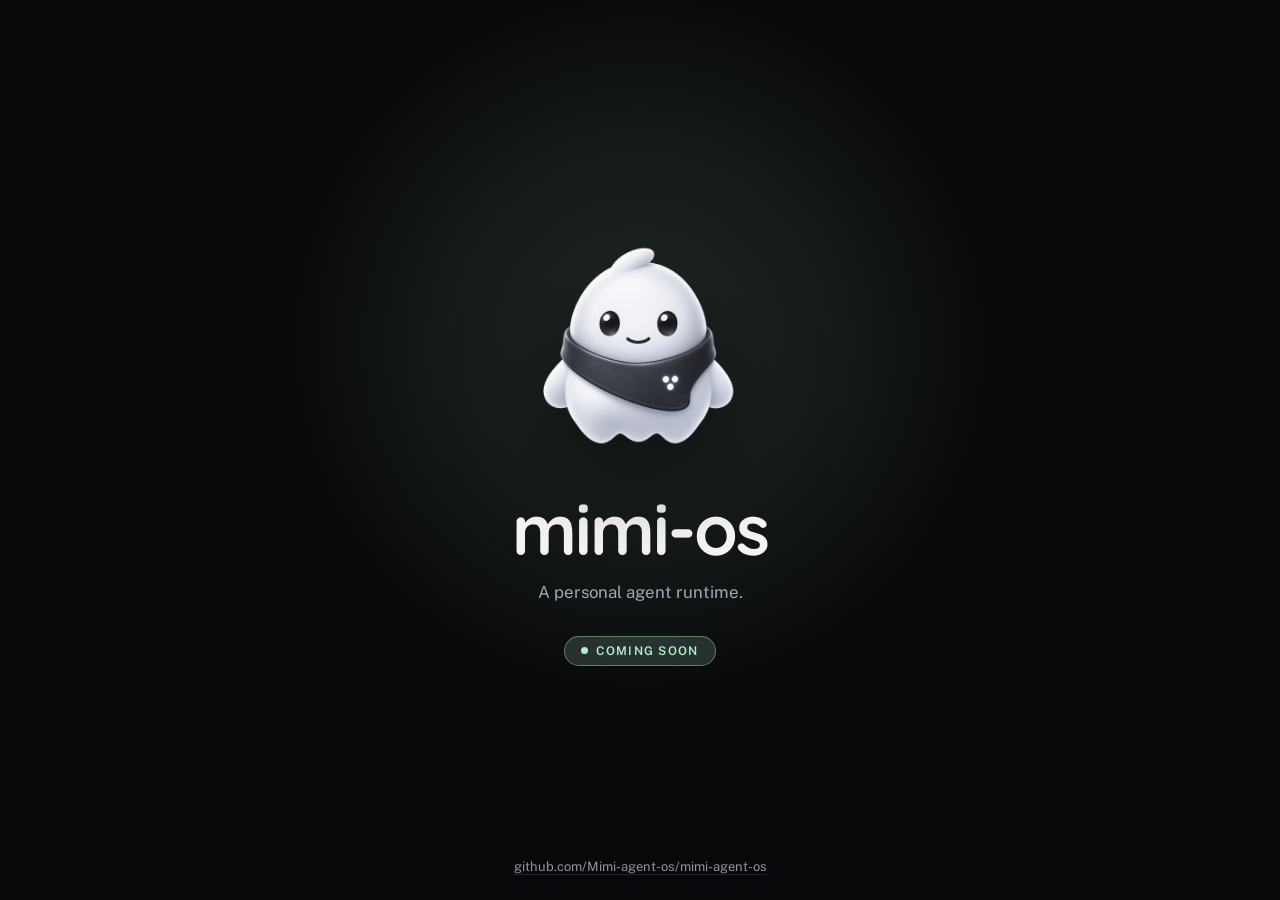
==== index.html @ a7f1de62 "init" ====
<!doctype html>
<html lang="en">
<head>
<meta charset="utf-8">
<meta name="viewport" content="width=device-width, initial-scale=1">
<title>mimi-os — coming soon</title>
<meta name="description" content="mimi-os — a personal agent runtime. Coming soon.">
<meta name="theme-color" content="#08080a">
<link rel="icon" type="image/svg+xml" href="favicon.svg">
<link rel="apple-touch-icon" href="apple-touch-icon.png">
<meta property="og:title" content="mimi-os">
<meta property="og:description" content="A personal agent runtime. Coming soon.">
<meta property="og:image" content="mimi-mascot.png">
<meta property="og:type" content="website">
<link rel="preconnect" href="https://fonts.googleapis.com">
<link rel="preconnect" href="https://fonts.gstatic.com" crossorigin>
<link href="https://fonts.googleapis.com/css2?family=Public+Sans:wght@400;500;600&family=Quicksand:wght@600;700&display=swap" rel="stylesheet">
<style>
:root{
  color-scheme:dark;
  --bg:#08080a; --panel:#101014;
  --ink:#f5f5f8; --ink-2:#a6a6b3; --ink-3:#9292a2;
  --line:#242430;
  --accent:oklch(.9 .075 163);
  --tint-accent:color-mix(in oklab, var(--accent) 16%, transparent);
  --sans:'Public Sans', ui-sans-serif, system-ui, sans-serif;
  --brand:Quicksand, var(--sans);
}
*{box-sizing:border-box}
html,body{height:100%;margin:0}
body{
  background:var(--bg);color:var(--ink);
  font:16px/1.6 var(--sans);-webkit-font-smoothing:antialiased;
  display:grid;place-items:center;padding:32px;
  overflow:hidden;
}
/* soft accent bloom behind the mascot */
body::before{
  content:"";position:fixed;inset:0;pointer-events:none;
  background:radial-gradient(60vmin 60vmin at 50% 38%, var(--tint-accent), transparent 70%);
}
main{position:relative;text-align:center;max-width:36rem;animation:rise .8s cubic-bezier(.22,1,.36,1) both}
.mascot{
  width:min(52vmin,232px);height:auto;display:block;margin:0 auto 28px;
  filter:drop-shadow(0 28px 48px rgba(0,0,0,.6));
  animation:float 6s ease-in-out infinite;
}
h1{
  font:700 clamp(2.6rem,11vmin,4.4rem)/1 var(--brand);
  letter-spacing:-.03em;margin:0;
}
.tagline{margin:14px 0 0;color:var(--ink-2);font-size:clamp(.95rem,3.4vmin,1.05rem)}
.badge{
  display:inline-flex;align-items:center;gap:8px;margin-top:30px;
  padding:8px 16px;border-radius:999px;
  background:var(--tint-accent);color:var(--accent);
  border:1px solid color-mix(in oklab, var(--accent) 40%, transparent);
  font:600 12px/1 var(--sans);letter-spacing:.11em;text-transform:uppercase;
}
.dot{width:7px;height:7px;border-radius:50%;background:var(--accent);animation:pulse 2s ease-in-out infinite}
footer{
  position:fixed;bottom:22px;left:0;right:0;text-align:center;
  font-size:13px;color:var(--ink-3);
}
footer a{color:var(--ink-3);text-decoration:none;border-bottom:1px solid var(--line)}
footer a:hover{color:var(--ink);border-bottom-color:var(--ink-3)}

@keyframes float{50%{transform:translateY(-12px)}}
@keyframes pulse{50%{opacity:.35}}
@keyframes rise{from{opacity:0;transform:translateY(16px)}}
@media (prefers-reduced-motion:reduce){*{animation:none!important}}
</style>
</head>
<body>
<main>
  <img class="mascot" src="mimi-mascot.png" alt="mimi-os mascot" width="512" height="512">
  <h1>mimi-os</h1>
  <p class="tagline">A personal agent runtime.</p>
  <div class="badge"><span class="dot"></span>Coming soon</div>
</main>
<footer><a href="https://github.com/Mimi-agent-os/mimi-agent-os">github.com/Mimi-agent-os/mimi-agent-os</a></footer>
</body>
</html>
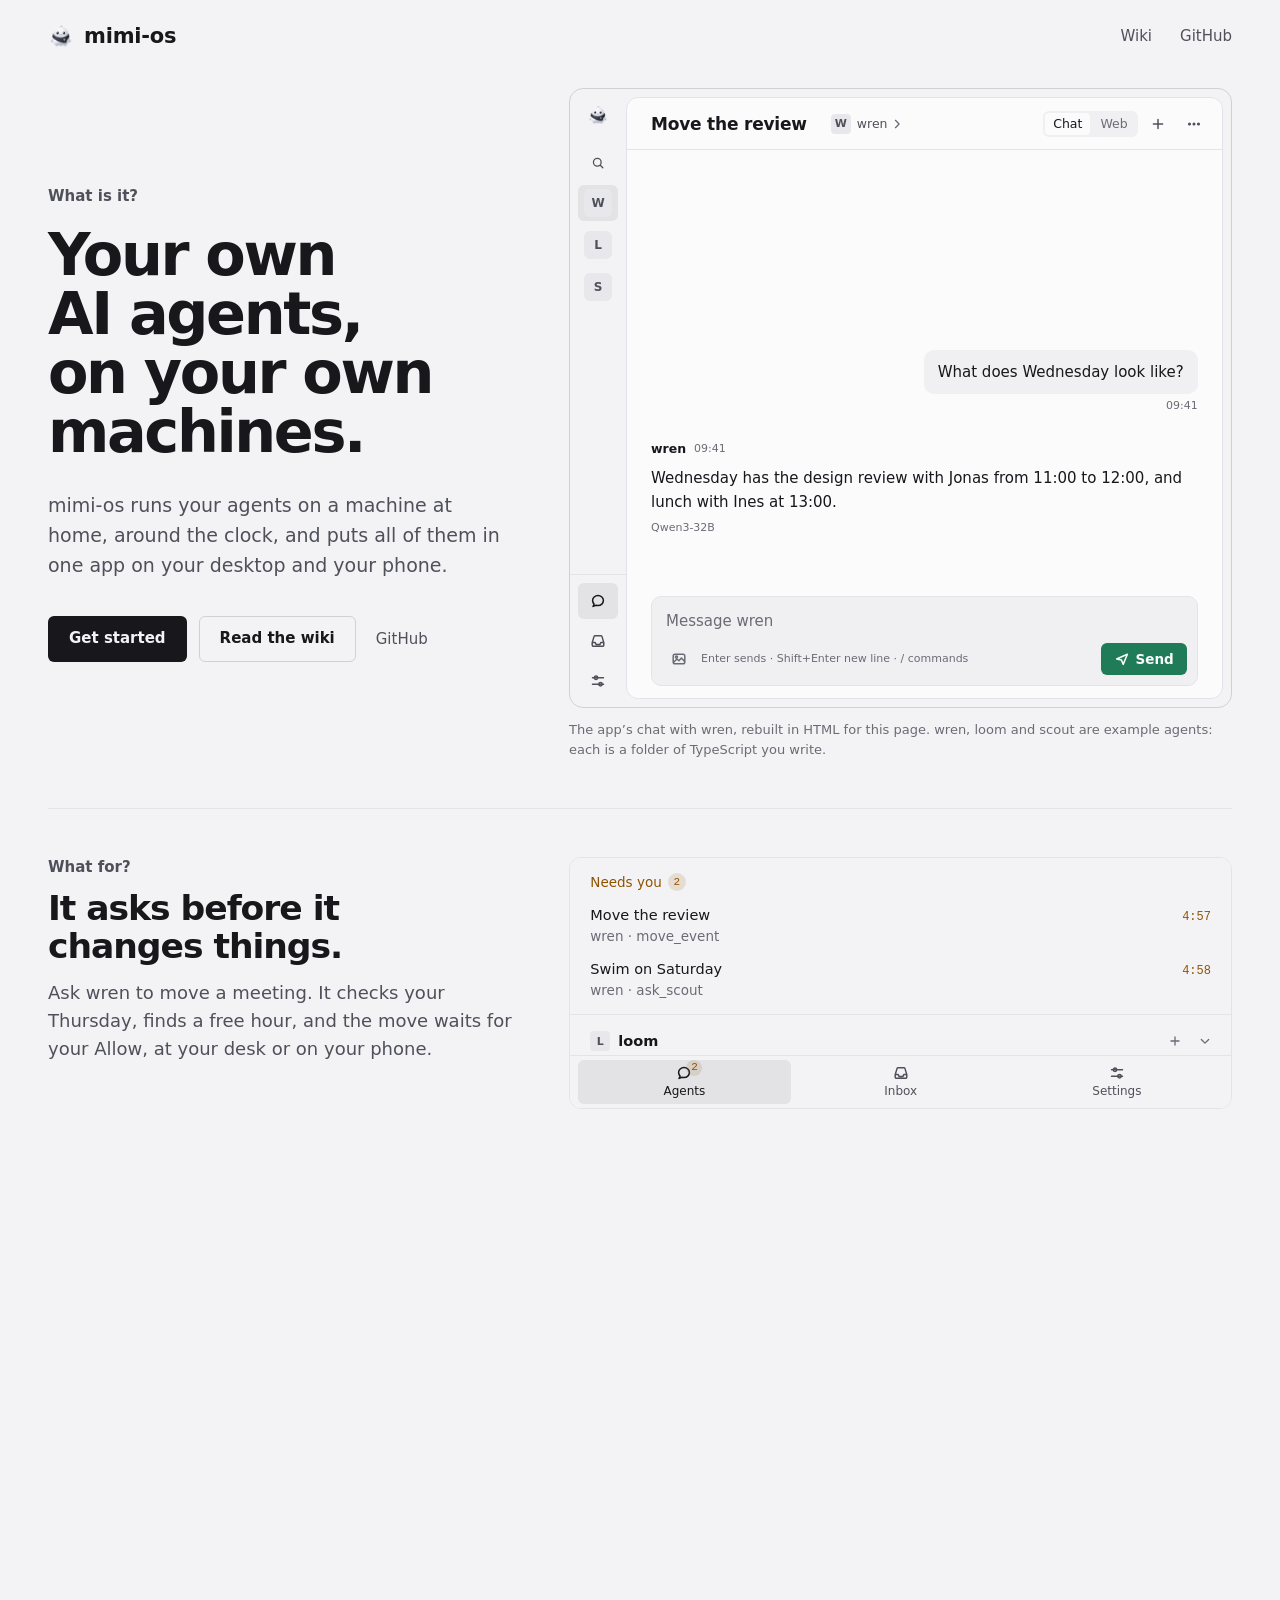
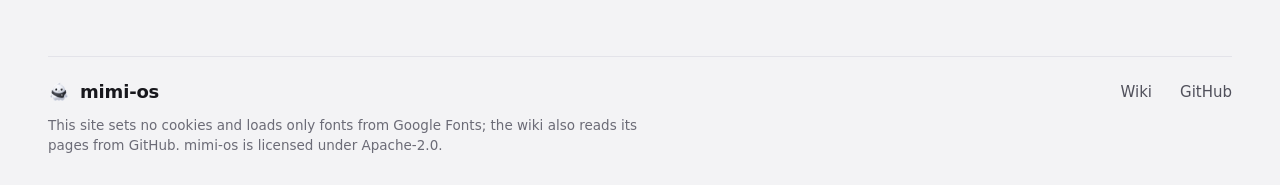
==== commit f16b9495: "init" ====
--- a/index.html
+++ b/index.html
@@ -2,82 +2,437 @@
 <html lang="en">
 <head>
 <meta charset="utf-8">
-<meta name="viewport" content="width=device-width, initial-scale=1">
-<title>mimi-os — coming soon</title>
-<meta name="description" content="mimi-os — a personal agent runtime. Coming soon.">
-<meta name="theme-color" content="#08080a">
+<meta http-equiv="Content-Security-Policy" content="default-src 'none'; script-src 'self'; style-src 'self' https://fonts.googleapis.com; font-src https://fonts.gstatic.com; img-src 'self'; base-uri 'none'; form-action 'none'">
+<meta name="viewport" content="width=device-width, initial-scale=1, viewport-fit=cover">
+<meta name="color-scheme" content="dark light">
+<meta name="theme-color" content="#0c0c0f" media="(prefers-color-scheme: dark)">
+<meta name="theme-color" content="#f3f3f5" media="(prefers-color-scheme: light)">
+<meta name="description" content="mimi-os lets you run your own AI agents on your own machines and talk to them from your desktop (macOS or Windows) and your Android phone. Each agent is a folder of code you own, and every tool it marks as a write waits for your Allow.">
+<title>mimi-os</title>
 <link rel="icon" type="image/svg+xml" href="favicon.svg">
+<link rel="icon" type="image/png" href="favicon.png">
 <link rel="apple-touch-icon" href="apple-touch-icon.png">
-<meta property="og:title" content="mimi-os">
-<meta property="og:description" content="A personal agent runtime. Coming soon.">
-<meta property="og:image" content="mimi-mascot.png">
-<meta property="og:type" content="website">
 <link rel="preconnect" href="https://fonts.googleapis.com">
 <link rel="preconnect" href="https://fonts.gstatic.com" crossorigin>
-<link href="https://fonts.googleapis.com/css2?family=Public+Sans:wght@400;500;600&family=Quicksand:wght@600;700&display=swap" rel="stylesheet">
-<style>
-:root{
-  color-scheme:dark;
-  --bg:#08080a; --panel:#101014;
-  --ink:#f5f5f8; --ink-2:#a6a6b3; --ink-3:#9292a2;
-  --line:#242430;
-  --accent:oklch(.9 .075 163);
-  --tint-accent:color-mix(in oklab, var(--accent) 16%, transparent);
-  --sans:'Public Sans', ui-sans-serif, system-ui, sans-serif;
-  --brand:Quicksand, var(--sans);
-}
-*{box-sizing:border-box}
-html,body{height:100%;margin:0}
-body{
-  background:var(--bg);color:var(--ink);
-  font:16px/1.6 var(--sans);-webkit-font-smoothing:antialiased;
-  display:grid;place-items:center;padding:32px;
-  overflow:hidden;
-}
-/* soft accent bloom behind the mascot */
-body::before{
-  content:"";position:fixed;inset:0;pointer-events:none;
-  background:radial-gradient(60vmin 60vmin at 50% 38%, var(--tint-accent), transparent 70%);
-}
-main{position:relative;text-align:center;max-width:36rem;animation:rise .8s cubic-bezier(.22,1,.36,1) both}
-.mascot{
-  width:min(52vmin,232px);height:auto;display:block;margin:0 auto 28px;
-  filter:drop-shadow(0 28px 48px rgba(0,0,0,.6));
-  animation:float 6s ease-in-out infinite;
-}
-h1{
-  font:700 clamp(2.6rem,11vmin,4.4rem)/1 var(--brand);
-  letter-spacing:-.03em;margin:0;
-}
-.tagline{margin:14px 0 0;color:var(--ink-2);font-size:clamp(.95rem,3.4vmin,1.05rem)}
-.badge{
-  display:inline-flex;align-items:center;gap:8px;margin-top:30px;
-  padding:8px 16px;border-radius:999px;
-  background:var(--tint-accent);color:var(--accent);
-  border:1px solid color-mix(in oklab, var(--accent) 40%, transparent);
-  font:600 12px/1 var(--sans);letter-spacing:.11em;text-transform:uppercase;
-}
-.dot{width:7px;height:7px;border-radius:50%;background:var(--accent);animation:pulse 2s ease-in-out infinite}
-footer{
-  position:fixed;bottom:22px;left:0;right:0;text-align:center;
-  font-size:13px;color:var(--ink-3);
-}
-footer a{color:var(--ink-3);text-decoration:none;border-bottom:1px solid var(--line)}
-footer a:hover{color:var(--ink);border-bottom-color:var(--ink-3)}
-
-@keyframes float{50%{transform:translateY(-12px)}}
-@keyframes pulse{50%{opacity:.35}}
-@keyframes rise{from{opacity:0;transform:translateY(16px)}}
-@media (prefers-reduced-motion:reduce){*{animation:none!important}}
-</style>
+<link rel="stylesheet" href="https://fonts.googleapis.com/css2?family=Public+Sans:wght@400;500;600&family=IBM+Plex+Mono:wght@400;500&display=swap">
+<link rel="stylesheet" href="https://fonts.googleapis.com/css2?family=Quicksand:wght@600&text=mimi-os&display=swap">
+<link rel="stylesheet" href="landing.css">
+<script type="module" src="landing.js"></script>
 </head>
 <body>
-<main>
-  <img class="mascot" src="mimi-mascot.png" alt="mimi-os mascot" width="512" height="512">
-  <h1>mimi-os</h1>
-  <p class="tagline">A personal agent runtime.</p>
-  <div class="badge"><span class="dot"></span>Coming soon</div>
+<a class="skip" href="#main">Skip to content</a>
+
+<header class="top wrap">
+    <a class="brand" href="./"><img src="assets/mimi-mascot.png" width="26" height="26" alt=""><span class="wm">mimi-os</span></a>
+    <nav class="top-links" aria-label="Site">
+        <a href="wiki/">Wiki</a>
+        <a href="https://github.com/Mimi-agent-os">GitHub</a>
+    </nav>
+</header>
+
+<main id="main">
+    <section class="hero wrap" aria-labelledby="hero-title">
+        <div class="hero-copy">
+            <p class="ask">What is it?</p>
+            <h1 id="hero-title"><span>Your own AI agents,</span> <span><span class="nw">on your own</span> machines.</span></h1>
+            <p class="lede">mimi-os runs your agents on a machine at home, around the clock, and puts all of them in one app on your desktop and your phone.</p>
+            <div class="acts">
+                <a class="cta primary" href="wiki/#/launch">Get started</a>
+                <a class="cta" href="wiki/">Read the wiki</a>
+                <a class="quiet" href="https://github.com/Mimi-agent-os">GitHub</a>
+            </div>
+        </div>
+
+        <figure class="hero-demo">
+            <div class="app-demo ui" aria-hidden="true" data-demo>
+                <aside class="ad-side">
+                    <div class="ad-home-head">
+                        <span class="ad-brand">
+                            <img src="assets/mimi-mascot.png" width="22" height="22" alt="">
+                            <span class="wm">mimi-os</span>
+                            <svg class="i" viewBox="0 0 16 16"><path d="m6.2 3.8 4.2 4.2-4.2 4.2"/></svg>
+                        </span>
+                        <span class="ad-icon"><svg class="i sm" viewBox="0 0 16 16"><path d="M13 8H3.2M7.4 3.6 3 8l4.4 4.4"/></svg></span>
+                    </div>
+                    <div class="ad-jump">
+                        <svg class="i sm" viewBox="0 0 16 16"><circle cx="7.2" cy="7.2" r="4.4"/><path d="m10.6 10.6 2.9 2.9"/></svg>
+                        <span>Jump to…</span>
+                        <kbd>⌘K</kbd>
+                    </div>
+                    <div class="ad-agents">
+                        <div class="ad-agent">
+                            <div class="ad-agent-row">
+                                <span class="mark">W</span><span class="ad-agent-name">wren</span>
+                                <span class="ad-icon sm"><svg class="i sm" viewBox="0 0 16 16"><path d="M8 3.4v9.2M3.4 8h9.2"/></svg></span>
+                                <span class="ad-icon sm ad-fold"><svg class="i sm" viewBox="0 0 16 16"><path d="m6.2 3.8 4.2 4.2-4.2 4.2"/></svg></span>
+                            </div>
+                            <ul class="ad-chats">
+                                <li class="on"><span>Move the review</span><time>now</time></li>
+                                <li><span>Week of 5 October</span><time>08:50</time></li>
+                                <li><span>Swim on Saturday</span><time>Thu</time></li>
+                                <li class="ad-more">All 9 chats</li>
+                            </ul>
+                        </div>
+                        <div class="ad-agent">
+                            <div class="ad-agent-row">
+                                <span class="mark">L</span><span class="ad-agent-name">loom</span>
+                                <span class="ad-icon sm"><svg class="i sm" viewBox="0 0 16 16"><path d="M8 3.4v9.2M3.4 8h9.2"/></svg></span>
+                                <span class="ad-icon sm ad-fold"><svg class="i sm" viewBox="0 0 16 16"><path d="m6.2 3.8 4.2 4.2-4.2 4.2"/></svg></span>
+                            </div>
+                            <ul class="ad-chats">
+                                <li><span>Who has the car on Friday</span><time>Wed</time></li>
+                                <li><span>Plumber on Tuesday</span><time>Sun</time></li>
+                            </ul>
+                        </div>
+                        <div class="ad-agent">
+                            <div class="ad-agent-row">
+                                <span class="mark">S</span><span class="ad-agent-name">scout</span>
+                                <span class="ad-icon sm"><svg class="i sm" viewBox="0 0 16 16"><path d="M8 3.4v9.2M3.4 8h9.2"/></svg></span>
+                                <span class="ad-icon sm ad-fold"><svg class="i sm" viewBox="0 0 16 16"><path d="m6.2 3.8 4.2 4.2-4.2 4.2"/></svg></span>
+                            </div>
+                            <ul class="ad-chats">
+                                <li><span>The heat pump article</span><time>Sun</time></li>
+                                <li><span>Reading list for October</span><time>Fri</time></li>
+                            </ul>
+                        </div>
+                    </div>
+                    <div class="ad-bar">
+                        <span class="ad-cell on"><svg class="i" viewBox="0 0 16 16"><path d="M2.6 7.6c0-2.76 2.42-5 5.4-5s5.4 2.24 5.4 5-2.42 5-5.4 5c-.65 0-1.28-.1-1.86-.3L3.1 13.4l1-2.3A4.85 4.85 0 0 1 2.6 7.6z"/></svg>Agents</span>
+                        <span class="ad-cell"><svg class="i" viewBox="0 0 16 16"><path d="M2.2 9.6h3l1 2h3.6l1-2h3M2.2 9.6 4 3.6a1.2 1.2 0 0 1 1.15-.85h5.7A1.2 1.2 0 0 1 12 3.6l1.8 6v2.4a1.2 1.2 0 0 1-1.2 1.2H3.4a1.2 1.2 0 0 1-1.2-1.2z"/></svg>Inbox</span>
+                        <span class="ad-cell"><svg class="i" viewBox="0 0 16 16"><path d="M2.5 4.8h11M2.5 11.2h11"/><circle cx="6" cy="4.8" r="1.7"/><circle cx="10.5" cy="11.2" r="1.7"/></svg>Settings</span>
+                    </div>
+                </aside>
+
+                <aside class="ad-rail">
+                    <span class="ad-rail-head"><img src="assets/mimi-mascot.png" width="22" height="22" alt=""></span>
+                    <span class="ad-icon"><svg class="i sm" viewBox="0 0 16 16"><circle cx="7.2" cy="7.2" r="4.4"/><path d="m10.6 10.6 2.9 2.9"/></svg></span>
+                    <span class="ad-rail-agent on"><span class="mark">W</span></span>
+                    <span class="ad-rail-agent"><span class="mark">L</span></span>
+                    <span class="ad-rail-agent"><span class="mark">S</span></span>
+                    <span class="ad-rail-bar">
+                        <span class="ad-rail-cell on"><svg class="i" viewBox="0 0 16 16"><path d="M2.6 7.6c0-2.76 2.42-5 5.4-5s5.4 2.24 5.4 5-2.42 5-5.4 5c-.65 0-1.28-.1-1.86-.3L3.1 13.4l1-2.3A4.85 4.85 0 0 1 2.6 7.6z"/></svg></span>
+                        <span class="ad-rail-cell"><svg class="i" viewBox="0 0 16 16"><path d="M2.2 9.6h3l1 2h3.6l1-2h3M2.2 9.6 4 3.6a1.2 1.2 0 0 1 1.15-.85h5.7A1.2 1.2 0 0 1 12 3.6l1.8 6v2.4a1.2 1.2 0 0 1-1.2 1.2H3.4a1.2 1.2 0 0 1-1.2-1.2z"/></svg></span>
+                        <span class="ad-rail-cell"><svg class="i" viewBox="0 0 16 16"><path d="M2.5 4.8h11M2.5 11.2h11"/><circle cx="6" cy="4.8" r="1.7"/><circle cx="10.5" cy="11.2" r="1.7"/></svg></span>
+                    </span>
+                </aside>
+
+                <div class="ad-work">
+                    <div class="ad-head">
+                        <span class="ad-icon ad-back"><svg class="i" viewBox="0 0 16 16"><path d="M13 8H3.2M7.4 3.6 3 8l4.4 4.4"/></svg></span>
+                        <div class="ad-head-main">
+                            <span class="ad-title">Move the review</span>
+                            <span class="ad-chip"><span class="mark">W</span>wren<svg class="i sm" viewBox="0 0 16 16"><path d="m6.2 3.8 4.2 4.2-4.2 4.2"/></svg></span>
+                        </div>
+                        <div class="ad-acts">
+                            <span class="ad-seg"><span class="on">Chat</span><span>Web</span></span>
+                            <span class="ad-icon"><svg class="i" viewBox="0 0 16 16"><path d="M8 3.4v9.2M3.4 8h9.2"/></svg></span>
+                            <span class="ad-icon"><svg class="i" viewBox="0 0 16 16"><circle cx="3.5" cy="8" r=".8"/><circle cx="8" cy="8" r=".8"/><circle cx="12.5" cy="8" r=".8"/></svg></span>
+                        </div>
+                    </div>
+
+                    <div class="ad-thread">
+                        <div class="ad-thread-in" data-thread>
+                            <article class="msg human">
+                                <div class="msg-body">What does Wednesday look like?</div>
+                                <footer class="msg-foot"><span class="msg-time">09:41</span></footer>
+                            </article>
+                            <div class="turn">
+                                <article class="msg">
+                                    <header class="msg-who"><span>wren</span><span class="msg-time">09:41</span></header>
+                                    <div class="msg-body">Wednesday has the design review with Jonas from 11:00 to 12:00, and lunch with Ines at 13:00.</div>
+                                </article>
+                                <div class="genmeta">Qwen3-32B</div>
+                            </div>
+
+                            <article class="msg human" data-step="ask">
+                                <div class="msg-body">Jonas can’t do Wednesday. Move the review to Thursday afternoon.</div>
+                                <footer class="msg-foot"><span class="msg-time">09:44</span></footer>
+                            </article>
+
+                            <div class="turn">
+                                <div class="call" data-step="call">
+                                    <span class="call-name">list_events</span>
+                                    <span class="call-args">from: 2026-10-07T00:00, to: 2026-10-08T00:00</span>
+                                    <span class="call-dot"></span>
+                                    <svg class="i sm" viewBox="0 0 16 16"><path d="m6.2 3.8 4.2 4.2-4.2 4.2"/></svg>
+                                </div>
+                                <div class="call" data-step="call">
+                                    <span class="call-name">list_events</span>
+                                    <span class="call-args">from: 2026-10-08T12:00, to: 2026-10-08T19:00</span>
+                                    <span class="call-dot"></span>
+                                    <svg class="i sm" viewBox="0 0 16 16"><path d="m6.2 3.8 4.2 4.2-4.2 4.2"/></svg>
+                                </div>
+                                <div class="typing" data-step="typing" hidden><i></i><i></i><i></i><span>wren is responding</span></div>
+                                <article class="msg" data-step="say">
+                                    <header class="msg-who"><span>wren</span><span class="msg-time">09:44</span></header>
+                                    <div class="msg-body" data-stream>You’re free on Thursday from 15:00 to 17:00. Moving the review to 15:00.</div>
+                                </article>
+
+                                <div class="gate" data-step="gate" hidden>
+                                    <div class="gh"><b>Awaiting approval</b><span class="mono">move_event</span><span class="countdown" data-countdown>5:00</span></div>
+                                    <div class="gb">
+                                        <p class="gate-sum">This call changes something outside, so the turn stopped here. Below are the exact arguments the tool will run with.</p>
+                                        <div class="gate-act">
+                                            <span class="tick"><svg viewBox="0 0 16 16"><path d="m3.6 8.4 3 3 5.8-6.9"/></svg></span>
+                                            <div class="gate-act-body">
+                                                <span class="mono">move_event</span>
+                                                <dl class="facts">
+                                                    <dt>id</dt><dd>evt_4q1v8k2m</dd>
+                                                    <dt>start</dt><dd>2026-10-08T15:00</dd>
+                                                    <dt>end</dt><dd>2026-10-08T16:00</dd>
+                                                </dl>
+                                            </div>
+                                        </div>
+                                        <div class="disclose">Show the full call</div>
+                                        <div class="gate-btns">
+                                            <span class="btn primary" data-allow>Allow</span>
+                                            <span class="btn danger">Deny</span>
+                                            <span class="gate-hint">Allow <kbd>⌘⏎</kbd></span>
+                                        </div>
+                                    </div>
+                                </div>
+
+                                <div class="gate resolved" data-step="allowed">
+                                    <div class="gh"><b>Allowed</b><span class="mono">move_event</span></div>
+                                    <div class="gb">
+                                        <p class="gate-sum">Everything below went ahead with these arguments.</p>
+                                        <p class="verdict"><span class="mono">move_event</span><span>allowed</span></p>
+                                        <div class="disclose">Show the full call</div>
+                                    </div>
+                                </div>
+
+                                <article class="msg" data-step="say">
+                                    <div class="msg-body" data-stream>Done. The design review is on Thursday, 8&nbsp;October, from 15:00 to 16:00.</div>
+                                </article>
+                                <div class="genmeta" data-step="meta">Qwen3-32B</div>
+                            </div>
+                        </div>
+                    </div>
+
+                    <div class="ad-dock">
+                        <div class="composer">
+                            <div class="composer-text"><span class="typed" data-typed></span><span class="caret"></span><span class="ph" data-placeholder>Message wren</span></div>
+                            <div class="composer-bar">
+                                <svg class="i" viewBox="0 0 16 16"><path d="M2.6 11.3 6 8l1.9 1.8 2.5-2.7 3 3.1"/><rect x="2.2" y="3.2" width="11.6" height="9.6" rx="1.8"/><circle cx="5.5" cy="6.1" r="1.05"/></svg>
+                                <span class="composer-hint">Enter sends · Shift+Enter new line · / commands</span>
+                                <span class="btn send" data-send><svg class="i" viewBox="0 0 16 16"><path d="M2.6 8 13.4 3.2 9.2 13.4 7.5 9.1z"/></svg>Send</span>
+                                <span class="btn" data-busy hidden><svg class="i" viewBox="0 0 16 16"><path d="M2.2 9.6h3l1 2h3.6l1-2h3M2.2 9.6 4 3.6a1.2 1.2 0 0 1 1.15-.85h5.7A1.2 1.2 0 0 1 12 3.6l1.8 6v2.4a1.2 1.2 0 0 1-1.2 1.2H3.4a1.2 1.2 0 0 1-1.2-1.2z"/></svg>Queue</span>
+                                <span class="btn danger" data-busy hidden><svg class="i" viewBox="0 0 16 16"><rect x="4.6" y="4.6" width="6.8" height="6.8" rx="1.2"/></svg>Stop</span>
+                            </div>
+                        </div>
+                    </div>
+                </div>
+            </div>
+            <ol class="sr-only">
+                <li>You, earlier: What does Wednesday look like?</li>
+                <li>wren: Wednesday has the design review with Jonas from 11:00 to 12:00, and lunch with Ines at 13:00.</li>
+                <li>You: Jonas can’t do Wednesday. Move the review to Thursday afternoon.</li>
+                <li>wren checks the calendar twice, with list_events: Wednesday, to find the review, then Thursday afternoon.</li>
+                <li>wren: You’re free on Thursday from 15:00 to 17:00. Moving the review to 15:00.</li>
+                <li>The app shows an approval card for move_event with its exact arguments: id evt_4q1v8k2m, start 2026-10-08T15:00, end 2026-10-08T16:00. You press Allow.</li>
+                <li>wren: Done. The design review is on Thursday, 8 October, from 15:00 to 16:00.</li>
+            </ol>
+            <figcaption>The app’s chat with wren, rebuilt in HTML for this page. wren, loom and scout are example agents: each is a folder of TypeScript you write.</figcaption>
+        </figure>
+    </section>
+
+    <section class="sec wrap" aria-labelledby="for-title">
+        <div class="row" data-reveal>
+            <div class="copy">
+                <h2 class="ask" id="for-title">What for?</h2>
+                <h3>It asks before it changes things.</h3>
+                <p>Ask wren to move a meeting. It checks your Thursday, finds a free hour, and the move waits for your Allow, at your desk or on your phone.</p>
+            </div>
+            <div class="shot ui" role="img" aria-label="The app’s Home. Needs you, 2: Move the review, wren, move_event, 4:57 left; Swim on Saturday, wren, ask_scout, 4:58 left. The Agents tab carries a badge of 2.">
+                <div class="v-home">
+                    <div class="v-needs">
+                        <span class="v-h">Needs you<span class="count warn">2</span></span>
+                        <span class="v-need"><span class="v-need-title">Move the review</span><span class="countdown">4:57</span><span class="v-need-sub">wren · move_event</span></span>
+                        <span class="v-need"><span class="v-need-title">Swim on Saturday</span><span class="countdown">4:58</span><span class="v-need-sub">wren · ask_scout</span></span>
+                    </div>
+                    <div class="v-agents">
+                        <div class="ad-agent-row"><span class="mark">L</span><span class="ad-agent-name">loom</span><span class="ad-icon sm"><svg class="i sm" viewBox="0 0 16 16"><path d="M8 3.4v9.2M3.4 8h9.2"/></svg></span><span class="ad-icon sm ad-fold"><svg class="i sm" viewBox="0 0 16 16"><path d="m6.2 3.8 4.2 4.2-4.2 4.2"/></svg></span></div>
+                        <ul class="ad-chats">
+                            <li><span>Who has the car on Friday</span><time>Wed</time></li>
+                            <li><span>Plumber on Tuesday</span><time>Sun</time></li>
+                        </ul>
+                    </div>
+                    <div class="ad-bar">
+                        <span class="ad-cell on"><span class="v-badge"><svg class="i" viewBox="0 0 16 16"><path d="M2.6 7.6c0-2.76 2.42-5 5.4-5s5.4 2.24 5.4 5-2.42 5-5.4 5c-.65 0-1.28-.1-1.86-.3L3.1 13.4l1-2.3A4.85 4.85 0 0 1 2.6 7.6z"/></svg><span class="count warn">2</span></span>Agents</span>
+                        <span class="ad-cell"><svg class="i" viewBox="0 0 16 16"><path d="M2.2 9.6h3l1 2h3.6l1-2h3M2.2 9.6 4 3.6a1.2 1.2 0 0 1 1.15-.85h5.7A1.2 1.2 0 0 1 12 3.6l1.8 6v2.4a1.2 1.2 0 0 1-1.2 1.2H3.4a1.2 1.2 0 0 1-1.2-1.2z"/></svg>Inbox</span>
+                        <span class="ad-cell"><svg class="i" viewBox="0 0 16 16"><path d="M2.5 4.8h11M2.5 11.2h11"/><circle cx="6" cy="4.8" r="1.7"/><circle cx="10.5" cy="11.2" r="1.7"/></svg>Settings</span>
+                    </div>
+                </div>
+            </div>
+        </div>
+
+        <div class="row flip" data-reveal>
+            <div class="copy">
+                <h3>Agents ask each other.</h3>
+                <p>wren can hand a question to scout and get a short report back. The question goes out, and the report comes in, only when you allow it.</p>
+            </div>
+            <div class="shot ui" role="img" aria-label="wren: I’ll ask scout when the pool is open. An approval card for ask_scout, with the task: When is the Riverside pool open this Saturday? Allow or Deny.">
+                <div class="v-head"><span class="ad-title">Swim on Saturday</span><span class="ad-chip"><span class="mark">W</span>wren</span></div>
+                <div class="v-thread">
+                    <article class="msg">
+                        <div class="msg-body">I’ll ask scout when the pool is open.</div>
+                    </article>
+                    <div class="gate">
+                        <div class="gh"><b>Awaiting approval</b><span class="mono">ask_scout</span><span class="countdown">4:58</span></div>
+                        <div class="gb">
+                            <dl class="facts"><dt>task</dt><dd class="v-task">When is the Riverside pool open this Saturday?</dd></dl>
+                            <div class="gate-btns"><span class="btn primary">Allow</span><span class="btn danger">Deny</span></div>
+                        </div>
+                    </div>
+                </div>
+            </div>
+        </div>
+
+        <div class="row" data-reveal>
+            <div class="copy">
+                <h3>Each one can bring its own screen.</h3>
+                <p>An agent can ship a small web page of its own. In the macOS desktop app it opens from the agent’s chat, one switch away.</p>
+            </div>
+            <div class="shot ui" role="img" aria-label="wren’s own page, open under Web in its chat: the week of 5 October, Monday to Friday, two events a day, with the design review now on Thursday at 15:00.">
+                <div class="v-head web"><span class="ad-title">Week of 5 October</span><span class="ad-chip"><span class="mark">W</span>wren</span><span class="ad-seg"><span>Chat</span><span class="on">Web</span></span></div>
+                <div class="v-week">
+                    <div><b>Mon 5</b><span><time>08:30</time>Dentist</span><span><time>18:00</time>Football with Leo</span></div>
+                    <div><b>Tue 6</b><span><time>08:00</time>Plumber</span><span><time>19:00</time>Choir</span></div>
+                    <div><b>Wed 7</b><span><time>13:00</time>Lunch with Ines</span><span><time>17:30</time>Haircut</span></div>
+                    <div><b>Thu 8</b><span><time>09:30</time>Team sync</span><span class="new"><time>15:00</time>Design review</span></div>
+                    <div><b>Fri 9</b><span><time>12:00</time>Call with Jonas</span><span><time>19:00</time>Cinema</span></div>
+                </div>
+            </div>
+        </div>
+
+    </section>
+
+    <section class="sec wrap" aria-labelledby="why-title">
+        <div class="row" data-reveal>
+            <div class="copy">
+                <h2 class="ask" id="why-title">Why mimi-os?</h2>
+                <h3>Agents are code you own.</h3>
+                <p>Each agent is a folder in your git repo: a persona in markdown, tools as plain TypeScript functions, and tests you run like any other code.</p>
+                <p class="also"><b>Easy to run.</b> One command sets up each machine, and one link pairs the app.</p>
+            </div>
+            <div class="shot ui" role="img" aria-label="A folder view of a repo named my-agents with the folders loom, scout and wren. wren holds agent.json, prompt.md, index.ts and the folders src, app and test. src holds calendar.ts, contacts.ts and travel.ts.">
+                <div class="v-cols">
+                    <div><span class="v-col-h">my-agents</span><ul><li>loom/</li><li>scout/</li><li class="on">wren/</li></ul></div>
+                    <div><span class="v-col-h">wren</span><ul><li>agent.json</li><li>prompt.md</li><li>index.ts</li><li class="on">src/</li><li>app/</li><li>test/</li></ul></div>
+                    <div><span class="v-col-h">src</span><ul><li>calendar.ts</li><li>contacts.ts</li><li>travel.ts</li></ul></div>
+                </div>
+            </div>
+        </div>
+
+        <div class="row flip" data-reveal>
+            <div class="copy">
+                <h3>Under your control.</h3>
+                <p>Tools marked as writes wait for your Allow. Each model has a price and a daily limit, and past the limit a fallback model runs or the call is refused.</p>
+                <ul class="also">
+                    <li><b>Memory you can read:</b> plain lines, yours to edit.</li>
+                    <li><b>A cloud model</b> sees only what you send it.</li>
+                </ul>
+            </div>
+            <div class="shot ui" role="img" aria-label="Limits and prices in the app’s settings. Qwen3-32B on vllm: today 412,880 of 2,000,000 tokens. DeepSeek-V3.1 on openrouter: input 0.27 and output 1.10 dollars per million tokens, today 0.38 of 1.00 dollar.">
+                <div class="v-limits">
+                    <div class="limit-row">
+                        <div class="limit-head"><span class="limit-name"><b>Qwen3-32B</b><span class="mono">vllm</span></span><span class="limit-use">Today 412,880 of 2,000,000 tokens</span></div>
+                        <div class="limit-track"><span class="v-fill tokens"></span></div>
+                    </div>
+                    <div class="limit-row">
+                        <div class="limit-head"><span class="limit-name"><b>DeepSeek-V3.1</b><span class="mono">openrouter</span></span><span class="limit-use">Today $0.38 of $1.00</span></div>
+                        <div class="limit-track"><span class="v-fill usd"></span></div>
+                        <div class="limit-fields">
+                            <span class="v-field">Input, $ per 1M<span class="v-input">0.27</span></span>
+                            <span class="v-field">Output, $ per 1M<span class="v-input">1.10</span></span>
+                            <span class="v-field">Daily limit<span class="v-daily"><span class="v-input">1.00</span><span class="ad-seg"><span>tokens</span><span class="on">$</span></span></span></span>
+                        </div>
+                    </div>
+                </div>
+            </div>
+        </div>
+    </section>
+
+    <section class="sec wrap" aria-labelledby="how-title">
+        <div class="row hang" data-reveal>
+            <div class="copy">
+                <h2 class="ask" id="how-title">How does it work?</h2>
+                <h3>The gateway stays at home. The app reaches it from anywhere.</h3>
+            </div>
+            <div class="sealed">
+                <p>Only the app and the gateway can read a message.</p>
+            </div>
+        </div>
+
+        <div class="fit" aria-hidden="true" data-fit data-reveal>
+            <div class="node">
+                <div class="node-head"><span class="node-name">app</span><span class="node-where">your desktop or phone</span></div>
+                <dl class="node-facts">
+                    <dt>runs on</dt><dd>macOS, Windows, Android</dd>
+                    <dt>keeps</dt><dd>its own key, the gateway’s key</dd>
+                </dl>
+                <div class="node-view">
+                    <span class="view-label">plain text</span>
+                    <p class="view-ask" data-view="app-ask">Move the review to Thursday.</p>
+                    <p class="view-answer" data-view="app-answer">Moved to Thursday, 15:00.</p>
+                </div>
+            </div>
+            <div class="net">
+                <div class="net-head">
+                    <span class="node-name">Tailscale</span><span class="node-where">or your own network</span>
+                    <ul class="seal">
+                        <li><span class="mono">Noise IK</span> handshake</li>
+                        <li><span class="mono">ML-KEM-768</span> key exchange</li>
+                        <li>gateway key pinned at pairing</li>
+                    </ul>
+                </div>
+                <div class="wire" data-wire><span class="packet"><span></span></span></div>
+                <div class="net-view">
+                    <span class="view-label">ciphertext</span>
+                    <p class="view-cipher" data-view="net">e3a9 4f0c b177 20dd 9c41 a0f2 5be8 13c7 d26a 7f90 0b3e c58d</p>
+                </div>
+            </div>
+            <div class="node">
+                <div class="node-head"><span class="node-name">gateway</span><span class="node-where">your machine at home</span></div>
+                <dl class="node-facts">
+                    <dt>models</dt><dd>vLLM, llama.cpp, OpenRouter</dd>
+                    <dt>agents</dt><dd>wren, loom, scout</dd>
+                </dl>
+                <div class="node-view">
+                    <span class="view-label">plain text</span>
+                    <p class="view-ask" data-view="gw-ask">Move the review to Thursday.</p>
+                    <p class="view-answer" data-view="gw-answer">Moved to Thursday, 15:00.</p>
+                </div>
+            </div>
+        </div>
+        <p class="sr-only">A diagram: the app on your desktop or phone, the gateway on your machine at home with its models and agents,
+            and Tailscale or your own network between them. The channel is end-to-end encrypted, with a Noise IK handshake, an ML-KEM-768 key exchange
+            and the gateway’s key pinned at pairing. A message is plain text in the app and in the gateway, and ciphertext on the network in between.</p>
+
+        <div class="row hang start" data-reveal>
+            <div class="copy">
+                <img class="mascot" src="assets/mimi-mascot.png" width="112" height="112" alt="">
+                <h3>Start in three steps.</h3>
+            </div>
+            <ol class="steps">
+                <li><a href="wiki/#/launch">Set up the gateway</a><span>One command on the machine that will run it.</span></li>
+                <li><a href="wiki/#/app">Pair the app</a><span>Build it for a Mac, a Windows PC or an Android phone, then open one link.</span></li>
+                <li><a href="wiki/#/sdk">Add an agent</a><span>Write your own in TypeScript, or bring one someone shared.</span></li>
+            </ol>
+            <a class="cta primary" href="wiki/#/launch">Get started</a>
+        </div>
+    </section>
 </main>
-<footer><a href="https://github.com/Mimi-agent-os/mimi-agent-os">github.com/Mimi-agent-os/mimi-agent-os</a></footer>
+
+<footer class="foot wrap">
+    <div class="foot-row">
+        <span class="brand"><img src="assets/mimi-mascot.png" width="22" height="22" alt=""><span class="wm">mimi-os</span></span>
+        <nav class="top-links" aria-label="Footer">
+            <a href="wiki/">Wiki</a>
+            <a href="https://github.com/Mimi-agent-os">GitHub</a>
+        </nav>
+    </div>
+    <p>This site sets no cookies and loads only fonts from Google Fonts; the wiki also reads its pages from GitHub. mimi-os is licensed under Apache-2.0.</p>
+</footer>
 </body>
 </html>
--- a/landing.css
+++ b/landing.css
@@ -0,0 +1,479 @@
+/* the landing page, on the mimi app's visual system (app/src/styles.css): dark by default, light when the system asks for it */
+
+:root{
+  color-scheme:dark;
+  --bg:#0c0c0f; --panel:#111115; --panel-2:#18181d; --panel-3:#202027;
+  --line:#232329; --line-2:#303038;
+  --ink:#ececef; --ink-2:#a5a5b0; --ink-3:#80808b;
+  --accent:oklch(.9 .075 163); --accent-ink:#0c0c0f;
+  --good:oklch(.76 .11 155); --warn:oklch(.79 .12 78); --bad:oklch(.71 .15 22);
+  --tint-accent:color-mix(in oklab,var(--accent) 14%,transparent);
+  --tint-warn:color-mix(in oklab,var(--warn) 14%,transparent);
+  --hover:color-mix(in oklab,var(--ink) 5%,transparent);
+  --sel:color-mix(in oklab,var(--ink) 9%,transparent);
+
+  --sans:'Public Sans',ui-sans-serif,system-ui,sans-serif;
+  --mono:'IBM Plex Mono',ui-monospace,monospace;
+  --brand:Quicksand,var(--sans);
+  --ease-out:cubic-bezier(.16,1,.3,1);
+
+  /* one grid: every row is 5 columns of text and 7 of picture, or the mirror */
+  --gutter:48px;
+  --gap:48px;
+  --shot-h:252px;
+}
+@media (prefers-color-scheme:light){:root{
+  color-scheme:light;
+  --bg:#f3f3f5; --panel:#fbfbfc; --panel-2:#f0f0f3; --panel-3:#e7e7ec;
+  --line:#e3e3e9; --line-2:#d0d0d8;
+  --ink:#17171c; --ink-2:#50505b; --ink-3:#6b6b76;
+  --accent:oklch(.52 .1 163); --accent-ink:#fbfbfc;
+  --good:oklch(.5 .12 155); --warn:oklch(.5 .12 68); --bad:oklch(.53 .17 25);
+  --hover:color-mix(in oklab,var(--ink) 4%,transparent);
+  --sel:color-mix(in oklab,var(--ink) 7%,transparent);
+}}
+
+/* base */
+
+*,*::before,*::after{box-sizing:border-box}
+[hidden]{display:none!important}
+html{-webkit-text-size-adjust:100%;text-size-adjust:100%}
+body{margin:0;background:var(--bg);color:var(--ink);font:400 16px/26px var(--sans);-webkit-font-smoothing:antialiased;overflow-x:clip}
+:where(b,strong,h1,h2,h3,dt){font-weight:600}
+:where(h1,h2,h3,p,ul,ol,dl,dd,figure){margin:0}
+:where(ul,ol){padding:0;list-style:none}
+a{color:inherit}
+::selection{background:color-mix(in oklab,var(--ink) 22%,transparent);color:inherit}
+:focus-visible{outline:2px solid var(--ink);outline-offset:3px;border-radius:2px}
+.wm{font-family:var(--brand);font-weight:600;letter-spacing:-.01em}
+.mono{font-family:var(--mono)}
+.sr-only{position:absolute;width:1px;height:1px;margin:-1px;padding:0;overflow:hidden;clip-path:inset(50%);white-space:nowrap}
+.skip{position:absolute;top:8px;left:8px;z-index:10;padding:4px 8px;background:var(--panel-2);color:var(--ink)}
+.skip:not(:focus){clip-path:inset(50%);width:1px;height:1px;overflow:hidden}
+
+.wrap{width:min(1280px,100% - 2 * var(--gutter));margin-inline:auto}
+
+/* the top bar and the footer share the brand and the two links */
+
+.top{display:flex;align-items:center;justify-content:space-between;height:72px}
+.brand{display:inline-flex;align-items:center;gap:10px;text-decoration:none}
+.brand .wm{font-size:21px;line-height:1}
+.top-links{display:flex;gap:28px}
+.top-links a{font:500 15px/20px var(--sans);color:var(--ink-2);text-decoration:none}
+.top-links a:hover{color:var(--ink)}
+
+/* each question is a small line over its heading; the accent stays inside the app's pictures */
+.ask{font:600 15px/20px var(--sans);color:var(--ink-2)}
+
+/* hero: the claim on the left, the app itself on the right */
+
+.hero{display:grid;grid-template-columns:minmax(0,5fr) minmax(0,7fr);align-items:center;gap:var(--gap);padding-top:16px}
+.hero h1{margin-top:20px;font:600 clamp(44px,4.6vw,68px)/1 var(--sans);letter-spacing:-.04em}
+.hero h1>span{display:block;text-wrap:balance}
+.nw{white-space:nowrap}
+.lede{max-width:24em;margin-top:28px;font:400 19px/30px var(--sans);color:var(--ink-2);text-wrap:pretty}
+.acts{display:flex;flex-wrap:wrap;align-items:center;gap:12px;margin-top:36px}
+.hero-demo{container:demo/inline-size;min-width:0}
+.hero-demo figcaption{margin-top:12px;font:400 13px/20px var(--sans);color:var(--ink-3)}
+
+.cta{display:inline-flex;align-items:center;height:46px;padding:0 20px;border:1px solid var(--line-2);border-radius:6px;color:var(--ink);font:600 15px/1 var(--sans);text-decoration:none;white-space:nowrap}
+.cta:hover{background:var(--hover)}
+.cta.primary{border-color:transparent;background:var(--ink);color:var(--bg)}
+.cta.primary:hover{background:color-mix(in oklab,var(--ink) 86%,var(--bg))}
+.quiet{margin-left:8px;font:500 15px/20px var(--sans);color:var(--ink-2);text-decoration:none}
+.quiet:hover{color:var(--ink);text-decoration:underline;text-underline-offset:5px}
+
+/* sections: a hairline, then the rows; the question sits over the first row's heading */
+
+.sec{margin-top:48px;padding-top:48px;border-top:1px solid var(--line)}
+.copy .ask{margin-bottom:12px}
+
+.row{display:grid;grid-template-columns:minmax(0,5fr) minmax(0,7fr);align-items:center;gap:var(--gap)}
+.row.flip{grid-template-columns:minmax(0,7fr) minmax(0,5fr)}
+.row.flip>.copy{grid-column:2}
+.row.flip>:not(.copy){grid-column:1;grid-row:1}
+/* a section's first row hangs from its top, so the question sits 48px under the hairline */
+.row:first-child,.row.hang{align-items:start}
+.row+.row{margin-top:32px}
+
+.copy h3{max-width:15em;font:600 clamp(28px,2.7vw,38px)/1.1 var(--sans);letter-spacing:-.03em;text-wrap:balance}
+.copy p{max-width:28em;margin-top:14px;font:400 18px/28px var(--sans);color:var(--ink-2);text-wrap:pretty}
+.copy .also{max-width:none;margin-top:16px;padding-top:14px;border-top:1px solid var(--line);font:400 16px/24px var(--sans);color:var(--ink-2)}
+.copy .also li+li{margin-top:4px}
+.copy b{color:var(--ink)}
+
+/* the app's pieces: the demo at the app's own sizes, the close-ups a step larger */
+
+.ui{
+  --f-xs:400 11px/16px var(--sans); --f-sm:400 12.5px/18px var(--sans); --f-md:400 13.5px/20px var(--sans);
+  --f-body:400 15px/24px var(--sans); --f-lg:600 17px/24px var(--sans); --f-code:400 12.5px/19px var(--mono);
+  --ctl-h:32px; --ctl-h-sm:26px; --row-h:32px; --head-h:52px;
+  font:var(--f-md);user-select:none;-webkit-user-select:none;cursor:default
+}
+.shot.ui{
+  --f-xs:400 12px/17px var(--sans); --f-sm:400 13.5px/20px var(--sans); --f-md:400 14.5px/22px var(--sans);
+  --f-body:400 16.5px/26px var(--sans); --f-lg:600 18px/26px var(--sans); --f-code:400 13.5px/20px var(--mono);
+  --ctl-h:36px; --ctl-h-sm:30px; --row-h:36px; --head-h:50px
+}
+.ui .i{width:16px;height:16px;flex:none;fill:none;stroke:currentColor;stroke-width:1.5;stroke-linecap:round;stroke-linejoin:round}
+.ui .i.sm{width:14px;height:14px}
+.ui .mono{font:var(--f-code)}
+.ui kbd{display:inline-flex;align-items:center;height:18px;padding:0 5px;border:1px solid var(--line-2);border-radius:4px;font:500 11px/1 var(--mono);color:var(--ink-3)}
+.ui .mark{display:inline-grid;place-items:center;width:20px;height:20px;flex:none;border-radius:4px;background:var(--panel-3);color:var(--ink-2);font:600 11px/1 var(--sans)}
+.ui .count{display:inline-grid;place-items:center;min-width:18px;height:18px;padding:0 5px;border-radius:999px;background:var(--panel-3);color:var(--ink-2);font:500 11px/1 var(--mono)}
+.ui .count.warn{background:var(--tint-warn);color:var(--warn)}
+.ui .countdown{font:500 12px/1 var(--mono);font-variant-numeric:tabular-nums;color:var(--warn)}
+
+.app-demo{display:grid;grid-template-columns:264px minmax(0,1fr);height:clamp(560px,100svh - 150px,620px);border:1px solid var(--line-2);border-radius:14px;background:var(--bg);overflow:hidden}
+
+.ad-icon{display:inline-grid;place-items:center;width:var(--ctl-h);height:var(--ctl-h);flex:none;border-radius:6px;color:var(--ink-2)}
+.ad-icon.sm{width:var(--ctl-h-sm);height:var(--ctl-h-sm);color:var(--ink-3)}
+
+/* the sidebar: the agents with their latest chats, then the bar of places at its foot */
+.ad-side{display:flex;flex-direction:column;min-width:0;min-height:0}
+.ad-home-head{display:flex;align-items:center;gap:8px;height:var(--head-h);padding:0 8px 0 16px}
+.ad-brand{display:inline-flex;align-items:center;gap:8px;min-width:0;margin-right:auto}
+.ad-brand img{width:22px;height:22px}
+.ad-brand .wm{font-size:16px;line-height:1}
+.ad-brand .i{width:12px;height:12px;margin-left:-2px;rotate:90deg;color:var(--ink-3)}
+.ad-jump{display:flex;align-items:center;gap:8px;height:var(--ctl-h);margin:0 12px 8px;padding:0 8px 0 10px;border:1px solid var(--line);border-radius:6px;background:var(--panel);color:var(--ink-3);font:var(--f-sm)}
+.ad-jump kbd{margin-left:auto}
+.ad-agents{flex:1;min-height:0;overflow:hidden;padding:0 8px}
+.ad-agent{padding-block:8px}
+.ad-agent+.ad-agent{margin-inline:-8px;padding-inline:8px;border-top:1px solid var(--line)}
+.ad-agent-row{display:flex;align-items:center;gap:8px;height:var(--row-h);padding:0 3px 0 8px;color:var(--ink);font-weight:600}
+.ad-agent-name{flex:1;min-width:0}
+.ad-agent-row .ad-icon+.ad-icon{width:22px;margin-left:-4px}
+.ad-fold .i{rotate:90deg}
+.ad-chats li{display:flex;align-items:center;gap:8px;height:var(--row-h);padding:0 8px 0 36px;border-radius:6px;color:var(--ink-2)}
+.ad-chats li>span:first-child{flex:1;min-width:0;overflow:hidden;text-overflow:ellipsis;white-space:nowrap}
+.ad-chats li.on{background:var(--sel);color:var(--ink)}
+.ad-chats time{font:var(--f-xs);color:var(--ink-3);font-variant-numeric:tabular-nums}
+.ad-chats li.on time{color:var(--ink-2)}
+.ad-chats li.ad-more{height:28px;font:var(--f-sm);color:var(--ink-3)}
+/* Agents, Inbox and Settings, each an icon over its word */
+.ad-bar{display:flex;gap:4px;padding:4px 8px;border-top:1px solid var(--line)}
+.ad-cell{display:inline-flex;flex-direction:column;align-items:center;justify-content:center;gap:2px;flex:1 1 0;min-width:0;height:44px;padding:0 6px;border-radius:6px;color:var(--ink-2);font:var(--f-xs);font-weight:500;white-space:nowrap}
+.ad-cell.on{background:var(--sel);color:var(--ink)}
+
+/* the folded sidebar, when the demo is too narrow for the full one: marks, then the bar's icons */
+.ad-rail{display:none;flex-direction:column;align-items:center;gap:6px;min-height:0}
+.ad-rail-head{display:grid;place-items:center;height:var(--head-h)}
+.ad-rail-head img{width:22px;height:22px}
+.ad-rail-agent{display:grid;place-items:center;width:40px;height:36px;border-radius:6px}
+.ad-rail-agent.on{background:var(--sel)}
+.ui .ad-rail-agent .mark{width:28px;height:28px;border-radius:6px;font-size:12px}
+.ad-rail-bar{display:flex;flex-direction:column;align-items:center;gap:4px;width:100%;margin-top:auto;padding:8px 0;border-top:1px solid var(--line)}
+.ad-rail-cell{display:grid;place-items:center;width:40px;height:36px;border-radius:6px;color:var(--ink-2)}
+.ad-rail-cell.on{background:var(--sel);color:var(--ink)}
+
+.ad-work{display:grid;grid-template-columns:minmax(0,1fr);grid-template-rows:auto minmax(0,1fr) auto;min-width:0;min-height:0;margin:8px 8px 8px 0;border:1px solid var(--line);border-radius:12px;background:var(--panel);overflow:hidden}
+/* the chat's header: the title and its agent on one line, then Chat or Web, a new chat and the menu */
+.ad-head{display:flex;align-items:center;gap:8px;min-height:var(--head-h);padding:0 12px 0 24px;border-bottom:1px solid var(--line);color:var(--ink-2)}
+.ad-back{display:none}
+.ad-head-main{display:flex;align-items:center;gap:12px;flex:1;min-width:0}
+.ad-title{min-width:0;padding-right:6px;overflow:hidden;text-overflow:ellipsis;white-space:nowrap;font:var(--f-lg);letter-spacing:-.012em;color:var(--ink)}
+.ad-chip{display:inline-flex;align-items:center;gap:2px;flex:none;height:var(--ctl-h-sm);padding:0 6px;border-radius:6px;font:var(--f-sm);font-weight:500;color:var(--ink-2)}
+.ad-chip .mark{margin-right:4px}
+.ad-chip .i{color:var(--ink-3)}
+.ad-acts{display:flex;align-items:center;gap:4px;flex:none}
+.ad-seg{display:inline-flex;flex:none;height:var(--ctl-h-sm);gap:2px;padding:2px;border-radius:6px;background:var(--panel-2)}
+.ad-seg>span{display:inline-flex;align-items:center;padding:0 8px;border-radius:4px;font:var(--f-sm);font-weight:500;color:var(--ink-3)}
+.ad-seg>.on{background:var(--panel);color:var(--ink)}
+
+/* the thread keeps its newest line at the bottom, so older lines leave over the top as the turn grows */
+.ad-thread{position:relative;display:flex;flex-direction:column;justify-content:flex-end;min-height:0;overflow:hidden;padding:24px 24px 12px}
+.ad-thread-in{flex:none;width:100%;max-width:700px;margin-inline:auto}
+.turn{display:grid;grid-template-columns:minmax(0,1fr);gap:12px;margin:0 0 24px}
+.msg{display:grid;grid-template-columns:minmax(0,1fr);gap:6px;min-width:0}
+.msg-who{display:flex;align-items:center;gap:8px;min-height:22px;font:var(--f-sm);font-weight:600;color:var(--ink)}
+.msg-time{font:var(--f-xs);color:var(--ink-3);font-variant-numeric:tabular-nums}
+.msg-body{min-width:0;font:var(--f-body);color:var(--ink);overflow-wrap:anywhere;text-wrap:pretty}
+.msg.human{justify-items:end;max-width:min(68ch,85%);margin-left:auto}
+.ad-thread .msg.human{margin-bottom:24px}
+.msg.human .msg-body{padding:10px 14px;border-radius:10px;background:var(--panel-2)}
+.msg-foot{display:flex;gap:4px;margin-top:-2px}
+.genmeta{margin-top:-6px;font:var(--f-xs);color:var(--ink-3)}
+.typing{display:flex;align-items:center;gap:6px;font:var(--f-sm);color:var(--ink-3)}
+.typing>i{width:5px;height:5px;border-radius:50%;background:var(--ink-3)}
+.typing>span{margin-left:4px}
+.call{display:flex;align-items:center;gap:8px;min-width:0;padding:6px 10px;border:1px solid var(--line);border-radius:6px;font:var(--f-sm);color:var(--ink-3)}
+.call-name{flex:none;max-width:60%;overflow:hidden;text-overflow:ellipsis;white-space:nowrap;font:var(--f-code);color:var(--ink-2)}
+.call-args{flex:1;min-width:0;overflow:hidden;text-overflow:ellipsis;white-space:nowrap}
+.call-dot{width:6px;height:6px;flex:none;border-radius:50%;background:var(--good)}
+.call-dot.pending{background:var(--warn)}
+
+.gate{border:1px solid color-mix(in oklab,var(--warn) 38%,var(--line-2));border-radius:10px;background:var(--panel-2);overflow:hidden}
+.gh{display:flex;align-items:baseline;gap:8px;padding:10px 14px;border-bottom:1px solid var(--line)}
+.gh b{color:var(--warn);font-weight:600;white-space:nowrap}
+.gh .mono{min-width:0;overflow:hidden;text-overflow:ellipsis;white-space:nowrap;color:var(--ink)}
+.gh .countdown{margin-left:auto}
+.gb{display:grid;grid-template-columns:minmax(0,1fr);gap:12px;padding:12px 14px}
+.gate-sum{font:var(--f-md);color:var(--ink-2);text-wrap:pretty}
+.gate-act{display:grid;grid-template-columns:auto minmax(0,1fr);gap:0 10px;align-items:start}
+.tick{display:grid;place-items:center;width:14px;height:14px;margin-top:3px;border-radius:3px;background:var(--ink)}
+.tick svg{width:12px;height:12px;fill:none;stroke:var(--panel-2);stroke-width:2;stroke-linecap:round;stroke-linejoin:round}
+.gate-act-body{display:grid;gap:4px;min-width:0}
+.gate-act-body>.mono{color:var(--ink)}
+.facts{display:grid;grid-template-columns:fit-content(40%) minmax(0,1fr);gap:4px 12px;font:var(--f-sm)}
+.facts dt{font-weight:400;color:var(--ink-3)}
+.facts dd{overflow:hidden;text-overflow:ellipsis;white-space:nowrap;font:var(--f-code);color:var(--ink)}
+.disclose{display:flex;align-items:center;gap:8px;padding:6px 10px;border:1px solid var(--line);border-radius:6px;font:var(--f-sm);color:var(--ink-2)}
+.disclose::before{content:"▸";font-size:9px;color:var(--ink-3)}
+.gate-btns{display:flex;align-items:center;flex-wrap:wrap;gap:8px}
+.gate-hint{display:flex;align-items:center;gap:5px;margin-left:auto;font:var(--f-xs);color:var(--ink-3)}
+.gate.resolved{border-color:var(--line)}
+.gate.resolved .gh b{color:var(--ink-3)}
+.verdict{display:flex;align-items:baseline;gap:8px;font:var(--f-sm);color:var(--good)}
+.verdict .mono{color:var(--ink-2)}
+
+.ui .btn{display:inline-flex;align-items:center;justify-content:center;gap:6px;height:var(--ctl-h);padding:0 12px;border:1px solid var(--line-2);border-radius:6px;color:var(--ink);font:var(--f-md);font-weight:500;white-space:nowrap;transition:scale 120ms var(--ease-out)}
+.ui .btn.primary{border-color:transparent;background:var(--ink);color:var(--panel);font-weight:600}
+.ui .btn.send{border-color:transparent;background:var(--accent);color:var(--accent-ink);font-weight:600}
+.ui .btn.danger{border-color:color-mix(in oklab,var(--bad) 40%,var(--line-2));color:var(--bad)}
+.ui .btn.pressed{scale:.95}
+
+.ad-dock{padding:0 24px 12px}
+.composer{display:grid;gap:8px;max-width:700px;margin-inline:auto;padding:10px 10px 10px 14px;border:1px solid var(--line);border-radius:10px;background:var(--panel-2)}
+.composer[data-typing]{border-color:color-mix(in oklab,var(--accent) 45%,var(--line-2))}
+.composer-text{min-height:28px;padding:2px 0;font:var(--f-body);color:var(--ink);white-space:pre-wrap;overflow-wrap:anywhere}
+.composer-text .ph{color:var(--ink-3)}
+.caret{display:none;width:1.5px;height:1.2em;margin-left:1px;vertical-align:-.25em;background:var(--ink)}
+.composer[data-typing] .caret{display:inline-block}
+.composer[data-typing] .ph{display:none}
+.composer-bar{display:flex;align-items:center;justify-content:flex-end;gap:8px;min-width:0;color:var(--ink-3)}
+.composer-bar>.i{margin:0 6px 0 5px}
+.composer-hint{flex:1;min-width:0;overflow:hidden;text-overflow:ellipsis;white-space:nowrap;font:var(--f-xs)}
+
+/* a narrower demo folds its sidebar to the rail, as the app does */
+@container demo (max-width:699px){
+  .app-demo{grid-template-columns:56px minmax(0,1fr)}
+  .ad-side{display:none}
+  .ad-rail{display:flex}
+}
+
+/* a phone-wide demo becomes the phone's chat screen; the Android app has no Chat or Web switch */
+@container demo (max-width:559px){
+  .app-demo{
+    --f-sm:400 13.5px/20px var(--sans); --f-md:400 15px/22px var(--sans); --f-body:400 16px/24px var(--sans);
+    --ctl-h:40px; --ctl-h-sm:34px; --head-h:56px;
+    grid-template-columns:minmax(0,1fr);height:600px
+  }
+  .ad-rail,.composer-hint,.gate-hint,.app-demo .gate-sum{display:none}
+  .ad-work{margin:0;border:0;border-radius:0}
+  .ad-head{padding:0 8px}
+  .ad-back{display:inline-grid;width:auto;padding:0 6px}
+  .ad-head-main{flex-direction:column;align-items:stretch;gap:0}
+  .ad-title{padding-right:0}
+  .ad-chip{align-self:start;height:auto}
+  .ad-acts .ad-seg{display:none}
+  .ad-acts .ad-icon{width:32px}
+  .ad-thread{padding:16px 16px 12px}
+  .ad-dock{padding:0 8px 8px}
+  .msg.human{max-width:92%}
+  .composer-bar>.i{margin-right:auto}
+}
+
+/* the close-ups: one frame each, a crop of the app's pane at one height */
+
+.shot{position:relative;height:var(--shot-h);min-width:0;border:1px solid var(--line);border-radius:12px;background:var(--panel);overflow:hidden}
+.v-head{display:flex;align-items:center;gap:12px;height:var(--head-h);padding:0 16px 0 28px;border-bottom:1px solid var(--line)}
+.v-head .ad-title{padding:0}
+.v-head .ad-seg{margin-left:auto}
+.v-thread{position:absolute;inset:calc(var(--head-h) + 1px) 0 0;display:flex;flex-direction:column;justify-content:flex-end;gap:12px;overflow:hidden;padding:10px 28px 16px}
+.v-thread>*{flex:none}
+.v-thread .gh{padding-block:8px}
+.v-thread .facts dd.v-task{font:var(--f-md);color:var(--ink);white-space:normal}
+
+/* the app's Home across the whole frame: what needs you, the agents under it, the bar of places at the foot */
+.v-home{position:absolute;inset:0;display:flex;flex-direction:column;background:var(--bg)}
+.v-needs{display:grid;padding:10px 12px 8px;border-bottom:1px solid var(--line)}
+.v-h{display:flex;align-items:center;gap:6px;padding:4px 8px 6px;font:var(--f-sm);font-weight:500;color:var(--warn)}
+.v-need{display:grid;grid-template-columns:minmax(0,1fr) auto;align-items:baseline;column-gap:8px;padding:6px 8px}
+.v-need-title{font:var(--f-md);color:var(--ink)}
+.v-need-sub{grid-column:1/-1;font:var(--f-sm);color:var(--ink-3)}
+.v-agents{flex:1;min-height:0;overflow:hidden;padding:8px 12px}
+.v-agents .ad-chats li{padding-right:8px}
+.v-badge{position:relative;display:inline-flex}
+.ui .v-badge>.count{position:absolute;bottom:5px;left:10px;height:16px;min-width:16px;padding:0 4px}
+
+/* wren's own page, under Web: its week */
+.v-week{position:absolute;inset:calc(var(--head-h) + 17px) 24px -1px;display:grid;grid-template-columns:repeat(5,minmax(0,1fr));border:1px solid var(--line);border-radius:10px 10px 0 0;background:var(--bg)}
+.v-week>div{display:flex;flex-direction:column;gap:8px;min-width:0;padding:14px 10px}
+.v-week>div+div{border-left:1px solid var(--line)}
+.v-week b{padding:0 2px 4px;font:var(--f-sm);font-weight:600;color:var(--ink)}
+.v-week span{padding:6px 8px;border-radius:6px;background:var(--panel-2);font:var(--f-sm);color:var(--ink);overflow-wrap:anywhere}
+.v-week time{display:block;font:var(--f-xs);color:var(--ink-3);font-variant-numeric:tabular-nums}
+.v-week .new{background:var(--tint-accent)}
+.v-week .new time{color:var(--accent)}
+
+/* the agent's folder, as columns: the repo, the agent, its tools */
+.v-cols{position:absolute;inset:0;display:grid;grid-template-columns:repeat(3,minmax(0,1fr))}
+.v-cols>div{min-width:0;padding:16px 12px}
+.v-cols>div+div{border-left:1px solid var(--line)}
+.v-col-h{display:block;padding:4px 10px 12px;font:var(--f-sm);font-weight:600;color:var(--ink)}
+.v-cols li{padding:6px 10px;border-radius:6px;font:var(--f-code);color:var(--ink-2);overflow:hidden;text-overflow:ellipsis;white-space:nowrap}
+.v-cols li.on{background:var(--sel);color:var(--ink)}
+
+/* Settings, Limits & prices: one hairline list, figures in mono */
+.v-limits{position:absolute;inset:0;display:flex;flex-direction:column;justify-content:center}
+.limit-row{display:grid;gap:12px;padding:18px 24px}
+.limit-row+.limit-row{border-top:1px solid var(--line)}
+.limit-head{display:flex;align-items:baseline;justify-content:space-between;flex-wrap:wrap;gap:4px 12px;min-width:0}
+.limit-name{display:inline-flex;align-items:baseline;gap:8px;min-width:0}
+.limit-name b{font:var(--f-md);font-weight:600}
+.limit-name .mono{font-size:12px;color:var(--ink-3)}
+.limit-use{font:var(--f-sm);color:var(--ink-2);font-variant-numeric:tabular-nums}
+.limit-track{height:3px;overflow:hidden;border-radius:4px;background:var(--line)}
+.v-fill{display:block;height:100%;background:var(--ink-3)}
+.v-fill.tokens{width:21%}
+.v-fill.usd{width:38%}
+.limit-fields{display:flex;align-items:flex-end;flex-wrap:wrap;gap:10px 14px}
+.v-field{display:flex;flex-direction:column;gap:4px;font:var(--f-xs);color:var(--ink-2)}
+.v-input{display:flex;align-items:center;width:96px;height:var(--ctl-h);padding:0 10px;border:1px solid var(--line);border-radius:6px;background:var(--panel-2);font:var(--f-code);color:var(--ink);font-variant-numeric:tabular-nums}
+.v-daily{display:flex;align-items:center;gap:6px}
+.v-daily .ad-seg{height:var(--ctl-h)}
+
+/* how: the claim, the channel, then the way in */
+
+.sealed{align-self:end;padding-bottom:2px}
+.sealed>p:first-child{font:400 19px/30px var(--sans);color:var(--ink);text-wrap:pretty}
+
+/* the channel: the app and the gateway as boxes on the rows' text columns, the network between them as a line that carries ciphertext */
+.fit{display:grid;grid-template-columns:calc((100% - var(--gap)) * 5 / 12) minmax(0,1fr) calc((100% - var(--gap)) * 5 / 12);margin-top:32px}
+.node{display:flex;flex-direction:column;gap:18px;min-width:0;padding:20px 20px 0;border:1px solid var(--line);border-radius:12px;background:var(--panel)}
+.node-head{display:flex;flex-wrap:wrap;align-items:baseline;gap:4px 12px}
+.node-name{font:500 15px/20px var(--mono);color:var(--ink)}
+.node-where{font:400 13px/18px var(--sans);color:var(--ink-3)}
+.node-facts{display:grid;grid-template-columns:64px minmax(0,1fr);gap:6px 12px;font:400 13.5px/19px var(--sans)}
+.node-facts dt{font:400 12px/19px var(--mono);color:var(--ink-3)}
+.node-facts dd{color:var(--ink-2)}
+.node-view{display:grid;align-content:start;gap:8px;height:108px;margin:auto -20px 0;padding:14px 20px 0;border-top:1px solid var(--line)}
+.view-label{font:400 11.5px/16px var(--mono);color:var(--ink-3)}
+.view-ask{justify-self:start;max-width:100%;padding:6px 10px;border-radius:8px;background:var(--panel-2);font:400 14px/20px var(--sans);color:var(--ink)}
+.view-answer{font:400 14px/20px var(--sans);color:var(--ink-2)}
+.view-cipher{max-height:60px;overflow:hidden;font:400 12.5px/20px var(--mono);color:var(--accent);word-spacing:2px;overflow-wrap:anywhere}
+.net{display:grid;grid-template-rows:minmax(0,1fr) 108px;min-width:0;text-align:center}
+.net-head{display:grid;justify-items:center;align-content:start;gap:2px;padding:20px 16px 16px}
+.seal{display:grid;gap:4px;margin-top:14px;font:400 13.5px/20px var(--sans);color:var(--ink-3)}
+.seal .mono{font-size:13px;color:var(--ink-2)}
+.wire{position:relative;grid-row:2;grid-column:1;align-self:start;height:28px;margin-top:-14px;overflow:hidden}
+.wire::before{content:"";position:absolute;left:0;right:0;top:50%;border-top:1px solid var(--line-2)}
+.net-view{grid-row:2;grid-column:1;display:grid;align-content:start;justify-items:center;gap:8px;padding:14px 20px 0}
+.net-view .view-cipher{max-width:30ch}
+.packet{position:absolute;inset:0;display:flex;align-items:center;justify-content:center;opacity:0}
+.packet>span{position:relative;padding:1px 6px;border:1px solid color-mix(in oklab,var(--accent) 45%,var(--line-2));border-radius:4px;background:var(--bg);font:400 11px/16px var(--mono);color:var(--accent);white-space:nowrap}
+/* a short trail behind the packet says which way it travels */
+.packet>span::before{content:"";position:absolute;top:50%;right:100%;width:40px;border-top:1px solid var(--accent);opacity:.55}
+.packet[data-back]>span::before{right:auto;left:100%}
+
+.start{grid-template-rows:auto 1fr;row-gap:24px;margin-top:40px}
+.start>.steps{grid-column:2;grid-row:1/3;align-self:end}
+.start>.cta{grid-column:1;grid-row:2;justify-self:start}
+.mascot{display:block;width:112px;height:112px;margin-bottom:20px}
+.steps{counter-reset:step;border-bottom:1px solid var(--line)}
+.steps li{display:grid;grid-template-columns:32px minmax(0,11em) minmax(0,1fr);align-items:baseline;gap:4px 16px;padding:15px 0 17px;border-top:1px solid var(--line);counter-increment:step}
+.steps li::before{content:counter(step);font:400 14px/26px var(--mono);color:var(--ink-3)}
+.steps a{font:600 18px/26px var(--sans);text-decoration:underline;text-decoration-color:var(--ink-3);text-decoration-thickness:1px;text-underline-offset:5px}
+.steps a:hover{text-decoration-color:var(--ink)}
+.steps span{font:400 16px/26px var(--sans);color:var(--ink-2);text-wrap:pretty}
+
+/* footer */
+
+.foot{margin-top:48px;padding:24px 0 32px;border-top:1px solid var(--line)}
+.foot-row{display:flex;align-items:center;justify-content:space-between;gap:16px}
+.foot .brand .wm{font-size:18px}
+.foot p{max-width:70ch;margin-top:12px;font:400 13.5px/20px var(--sans);color:var(--ink-3)}
+
+/* motion: rows rise in as they arrive; the demo and the channel are driven by landing.js */
+
+@keyframes pulse{50%{opacity:.3}}
+@keyframes blink{50%{opacity:0}}
+@media (prefers-reduced-motion:no-preference){
+  [data-reveal]{transition:opacity 420ms var(--ease-out),translate 420ms var(--ease-out)}
+  [data-reveal].pre{opacity:0;translate:0 16px}
+  .typing>i{animation:pulse 1.2s ease-in-out infinite}
+  .typing>i:nth-child(2){animation-delay:150ms}
+  .typing>i:nth-child(3){animation-delay:300ms}
+  .call-dot.pending{animation:pulse 1.2s ease-in-out infinite}
+  .composer[data-typing] .caret{animation:blink 1s steps(1) infinite}
+}
+
+/* a narrower desktop */
+
+@media (max-width:1100px){
+  :root{--gutter:32px;--gap:32px}
+  .node{padding:16px 16px 0}
+  .node-view{margin-inline:-16px;padding-inline:16px}
+  .v-week>div:first-child{display:none}
+  .v-week>div:nth-child(2){border-left:0}
+  .v-week{grid-template-columns:repeat(4,minmax(0,1fr))}
+}
+
+/* a phone or a tablet: one column, every row's words before its picture */
+
+@media (max-width:900px){
+  .hero{grid-template-columns:minmax(0,1fr);gap:32px;padding-top:8px}
+  .sec{margin-top:40px;padding-top:40px}
+  .row,.row.flip{grid-template-columns:minmax(0,1fr);gap:24px}
+  .row+.row{margin-top:40px}
+  .row.flip>:not(.copy),.row.flip>.copy,.start>.steps,.start>.cta{grid-column:auto;grid-row:auto}
+  .start{grid-template-rows:none}
+
+  .fit{grid-template-columns:minmax(0,1fr)}
+  .net{position:relative;display:flex;flex-direction:column;align-items:center;padding:12px 0 16px}
+  .net::before{content:"";position:absolute;top:0;bottom:0;left:50%;border-left:1px solid var(--line-2)}
+  .net-head{position:relative;padding:4px 12px;background:var(--bg)}
+  .wire{width:100%;height:48px;margin:0}
+  .wire::before{display:none}
+  .net-view{position:relative;height:96px;padding:6px 12px 0;background:var(--bg)}
+  .node-view{height:112px}
+  .packet>span::before{top:auto;right:auto;bottom:100%;left:50%;width:0;height:24px;border-top:0;border-left:1px solid var(--accent)}
+  .packet[data-back]>span::before{bottom:auto;top:100%;left:50%}
+}
+
+@media (max-width:640px){
+  :root{--gutter:16px}
+  /* stacked, each close-up takes the height its crop needs */
+  .shot:has(.v-thread,.v-limits){--shot-h:auto}
+  .v-thread,.v-limits{position:relative;inset:auto}
+  .shot:has(.v-week){--shot-h:256px}
+  .shot:has(.v-cols){--shot-h:256px}
+  .top{height:60px}
+  .brand .wm{font-size:20px}
+  .top-links{gap:20px}
+  .hero h1{margin-top:16px;font-size:min(40px,10.5vw);letter-spacing:-.036em}
+  .lede{margin-top:20px;font-size:18px;line-height:28px}
+  .acts{margin-top:28px}
+  .copy h3{font-size:28px}
+  .copy p{font-size:17px;line-height:27px}
+  .shot.ui{--f-md:400 14px/21px var(--sans); --f-body:400 15.5px/24px var(--sans); --f-code:400 13px/19px var(--mono)}
+  .v-head{padding:0 12px 0 16px}
+  .v-head.web .ad-chip{display:none}
+  .v-thread{padding:16px 16px 20px}
+  .v-week{inset-inline:12px;grid-template-columns:repeat(3,minmax(0,1fr))}
+  .v-week>div:nth-child(2){display:none}
+  .v-week>div:nth-child(3){border-left:0}
+  .v-cols>div{padding:12px 4px}
+  .v-cols>div:first-child{display:none}
+  .v-cols{grid-template-columns:repeat(2,minmax(0,1fr))}
+  .limit-row{padding:14px 16px}
+  .limit-fields{display:grid;grid-template-columns:repeat(3,minmax(0,1fr));gap:10px}
+  .v-input{width:auto}
+  .v-daily .ad-seg{display:none}
+  .steps li{grid-template-columns:24px minmax(0,1fr);gap:2px 12px;padding:12px 0 14px}
+  .steps span{grid-column:2}
+  .node{gap:12px}
+  .node-facts{display:none}
+}
+
+/* the bar already links GitHub */
+@media (max-width:600px){
+  .quiet{display:none}
+}
+
+/* with reduced motion the demo shows the whole finished turn, from your request on */
+@media (prefers-reduced-motion:reduce){
+  .app-demo,.hero-demo .app-demo{height:auto}
+  .ad-thread-in>.msg.human:first-child,.ad-thread-in>.msg.human:first-child+.turn{display:none}
+}
